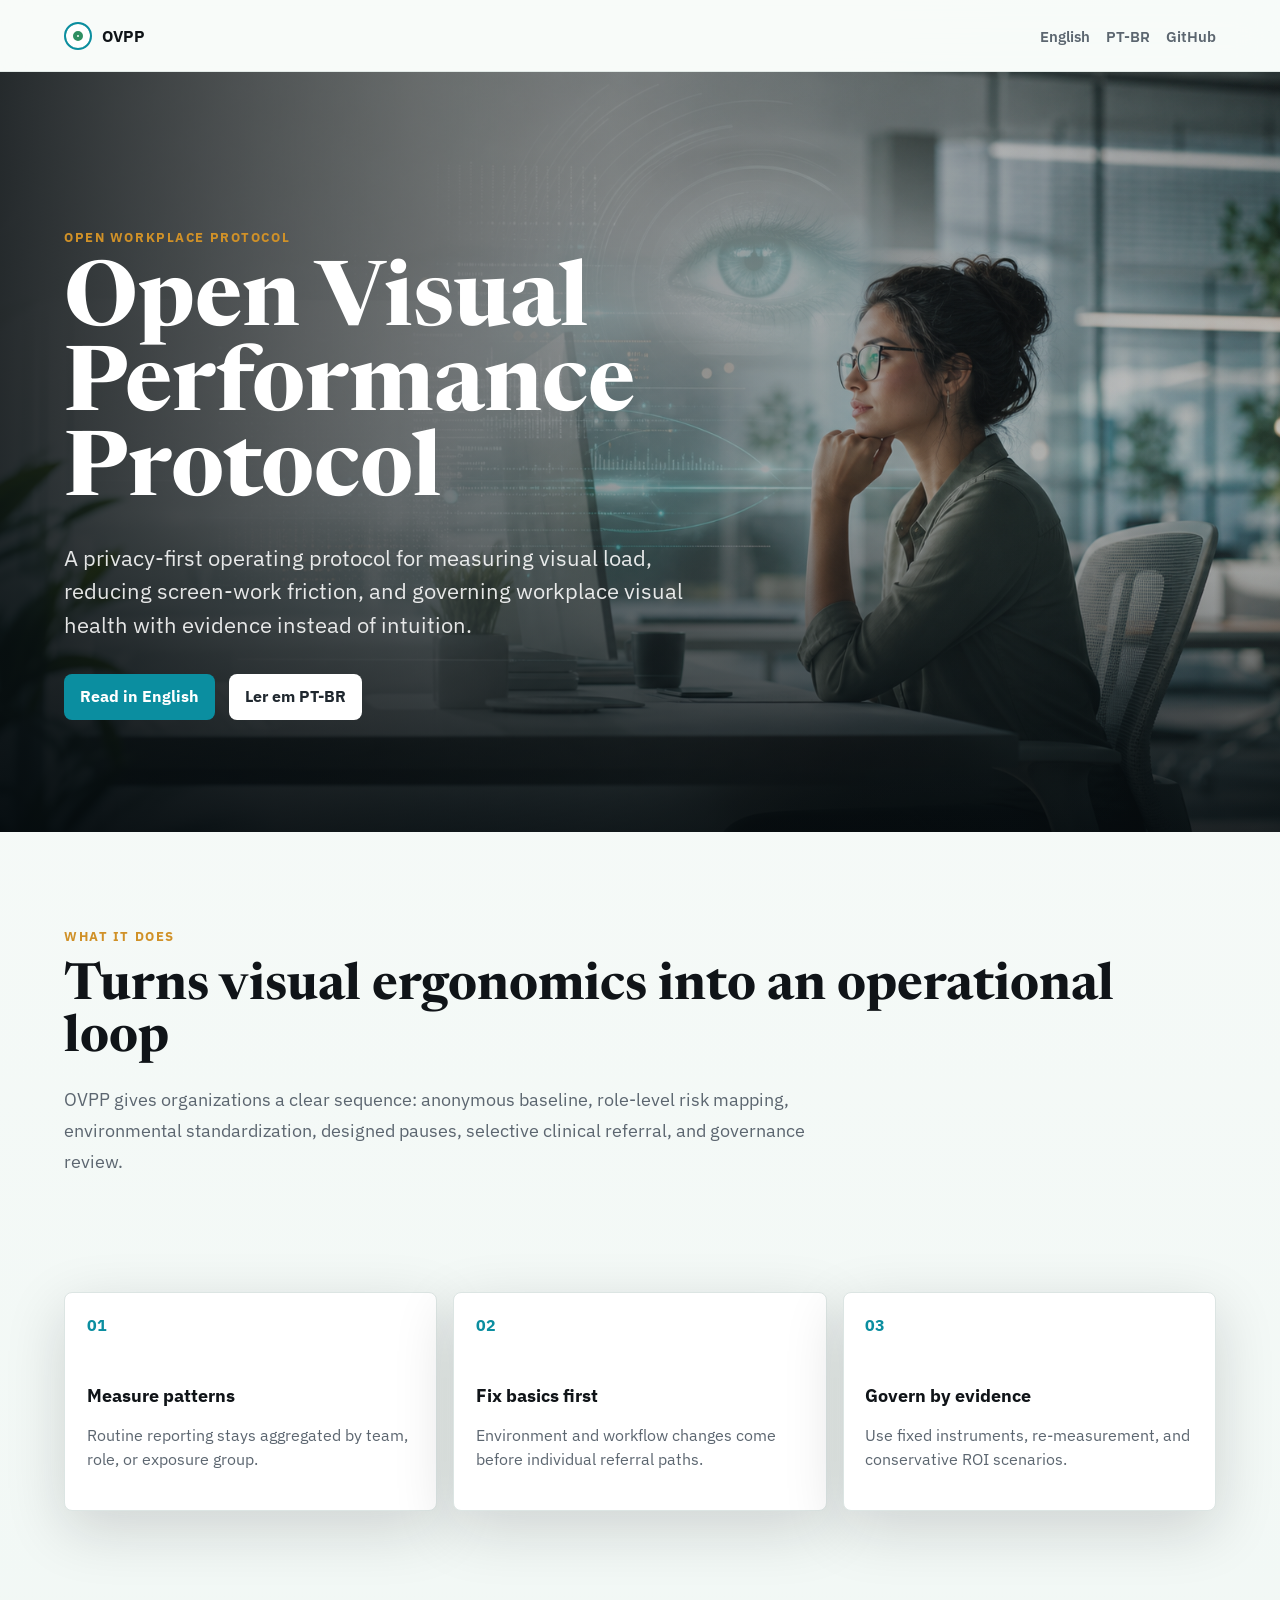
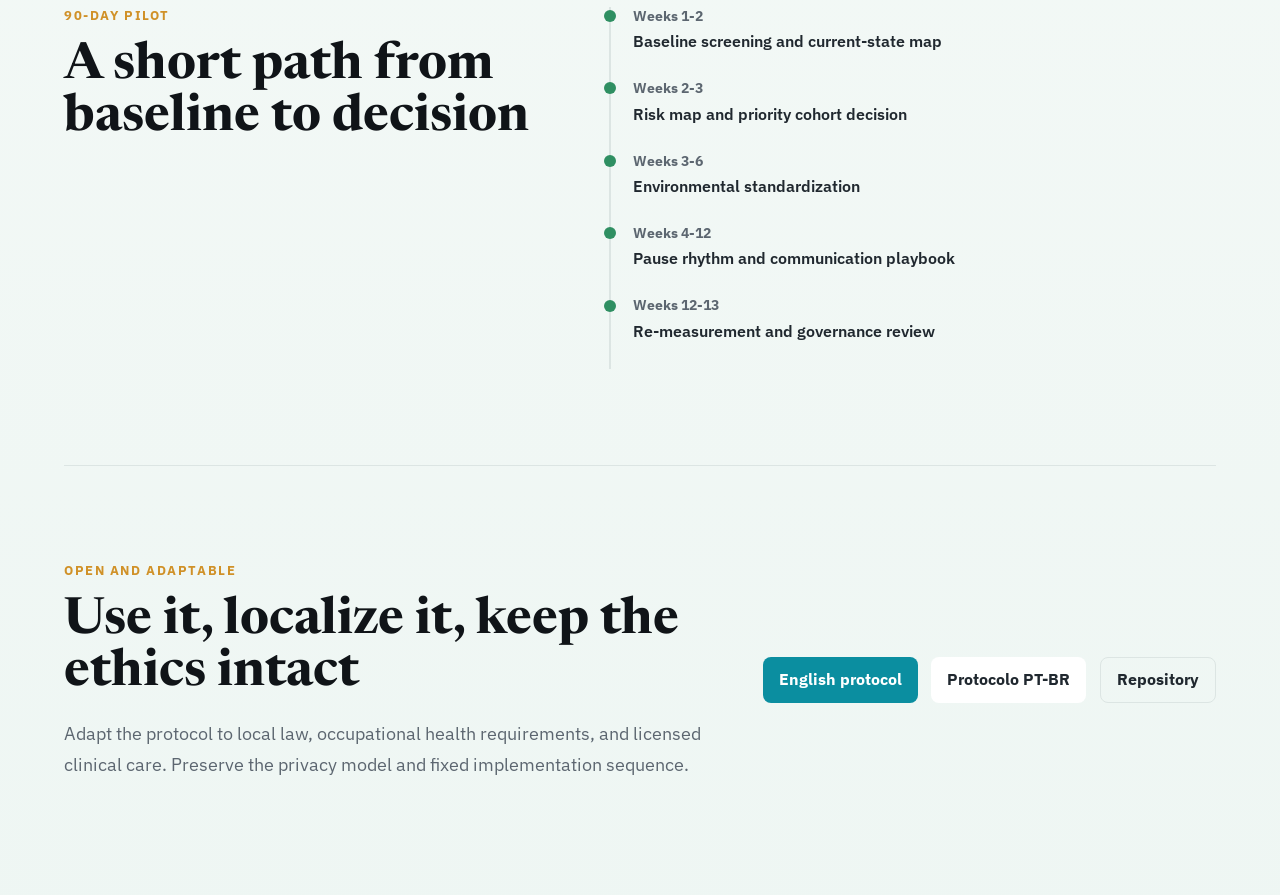
==== index.html @ 6895a0d1 "Add OVPP site, assets, and license" ====
<!doctype html>
<html lang="en">
  <head>
    <meta charset="utf-8">
    <meta name="viewport" content="width=device-width, initial-scale=1">
    <meta name="description" content="Open Visual Performance Protocol: a practical, privacy-first protocol for reducing visual friction in screen-intensive work.">
    <meta property="og:title" content="Open Visual Performance Protocol">
    <meta property="og:description" content="Measure visual load, reduce screen-work friction, and govern workplace visual health with evidence.">
    <meta property="og:image" content="https://sudo-psc.github.io/open-visual-performance-protocol/assets/ovpp-cover.png">
    <title>Open Visual Performance Protocol</title>
    <link rel="preconnect" href="https://fonts.googleapis.com">
    <link rel="preconnect" href="https://fonts.gstatic.com" crossorigin>
    <link href="https://fonts.googleapis.com/css2?family=IBM+Plex+Sans:wght@400;500;600;700&family=Newsreader:opsz,wght@6..72,600;6..72,700&display=swap" rel="stylesheet">
    <link rel="stylesheet" href="assets/site.css">
  </head>
  <body>
    <header class="site-header">
      <a class="brand" href="index.html" aria-label="Open Visual Performance Protocol home">
        <span class="brand-mark" aria-hidden="true"></span>
        <span>OVPP</span>
      </a>
      <nav class="nav-links" aria-label="Primary navigation">
        <a href="https://github.com/Sudo-psc/open-visual-performance-protocol/blob/main/protocols/open-visual-performance-protocol.md">English</a>
        <a href="https://github.com/Sudo-psc/open-visual-performance-protocol/blob/main/protocols/protocolo-aberto-desempenho-visual.md">PT-BR</a>
        <a href="https://github.com/Sudo-psc/open-visual-performance-protocol">GitHub</a>
      </nav>
    </header>

    <main>
      <section class="hero" aria-labelledby="hero-title">
        <img class="hero-image" src="assets/ovpp-cover.png" alt="">
        <div class="hero-overlay"></div>
        <div class="hero-content">
          <p class="eyebrow">Open workplace protocol</p>
          <h1 id="hero-title">Open Visual Performance Protocol</h1>
          <p class="hero-copy">
            A privacy-first operating protocol for measuring visual load,
            reducing screen-work friction, and governing workplace visual health
            with evidence instead of intuition.
          </p>
          <div class="hero-actions" aria-label="Protocol links">
            <a class="button button-primary" href="https://github.com/Sudo-psc/open-visual-performance-protocol/blob/main/protocols/open-visual-performance-protocol.md">Read in English</a>
            <a class="button button-secondary" href="https://github.com/Sudo-psc/open-visual-performance-protocol/blob/main/protocols/protocolo-aberto-desempenho-visual.md">Ler em PT-BR</a>
          </div>
        </div>
      </section>

      <section class="intro-section" aria-labelledby="why-title">
        <div class="section-kicker">What it does</div>
        <h2 id="why-title">Turns visual ergonomics into an operational loop</h2>
        <p>
          OVPP gives organizations a clear sequence: anonymous baseline,
          role-level risk mapping, environmental standardization, designed
          pauses, selective clinical referral, and governance review.
        </p>
      </section>

      <section class="grid-section" aria-label="Protocol principles">
        <article class="principle-card">
          <span class="card-number">01</span>
          <h3>Measure patterns</h3>
          <p>Routine reporting stays aggregated by team, role, or exposure group.</p>
        </article>
        <article class="principle-card">
          <span class="card-number">02</span>
          <h3>Fix basics first</h3>
          <p>Environment and workflow changes come before individual referral paths.</p>
        </article>
        <article class="principle-card">
          <span class="card-number">03</span>
          <h3>Govern by evidence</h3>
          <p>Use fixed instruments, re-measurement, and conservative ROI scenarios.</p>
        </article>
      </section>

      <section class="timeline-section" aria-labelledby="pilot-title">
        <div>
          <div class="section-kicker">90-day pilot</div>
          <h2 id="pilot-title">A short path from baseline to decision</h2>
        </div>
        <ol class="timeline">
          <li><span>Weeks 1-2</span>Baseline screening and current-state map</li>
          <li><span>Weeks 2-3</span>Risk map and priority cohort decision</li>
          <li><span>Weeks 3-6</span>Environmental standardization</li>
          <li><span>Weeks 4-12</span>Pause rhythm and communication playbook</li>
          <li><span>Weeks 12-13</span>Re-measurement and governance review</li>
        </ol>
      </section>

      <section class="download-section" aria-labelledby="download-title">
        <div>
          <div class="section-kicker">Open and adaptable</div>
          <h2 id="download-title">Use it, localize it, keep the ethics intact</h2>
          <p>
            Adapt the protocol to local law, occupational health requirements,
            and licensed clinical care. Preserve the privacy model and fixed
            implementation sequence.
          </p>
        </div>
        <div class="download-actions">
          <a class="button button-primary" href="https://github.com/Sudo-psc/open-visual-performance-protocol/blob/main/protocols/open-visual-performance-protocol.md">English protocol</a>
          <a class="button button-secondary" href="https://github.com/Sudo-psc/open-visual-performance-protocol/blob/main/protocols/protocolo-aberto-desempenho-visual.md">Protocolo PT-BR</a>
          <a class="button button-plain" href="https://github.com/Sudo-psc/open-visual-performance-protocol">Repository</a>
        </div>
      </section>
    </main>
  </body>
</html>
---- assets/site.css ----
:root {
  --ink: #101418;
  --muted: #5c6670;
  --line: #dce5e3;
  --paper: #f8fbf9;
  --panel: #ffffff;
  --cyan: #0b8ea0;
  --green: #2f8f62;
  --amber: #d09128;
  --graphite: #20282f;
  --shadow: 0 18px 60px rgba(16, 20, 24, 0.16);
  color-scheme: light;
}

* {
  box-sizing: border-box;
}

body {
  margin: 0;
  background:
    linear-gradient(180deg, rgba(248, 251, 249, 0.95), rgba(238, 246, 243, 0.98)),
    radial-gradient(circle at top right, rgba(11, 142, 160, 0.14), transparent 34rem);
  color: var(--ink);
  font-family: "IBM Plex Sans", Helvetica, sans-serif;
  letter-spacing: 0;
}

a {
  color: inherit;
}

.site-header {
  position: sticky;
  top: 0;
  z-index: 10;
  display: flex;
  align-items: center;
  justify-content: space-between;
  gap: 1rem;
  min-height: 72px;
  padding: 0 5vw;
  background: rgba(248, 251, 249, 0.88);
  border-bottom: 1px solid rgba(220, 229, 227, 0.8);
  backdrop-filter: blur(18px);
}

.brand {
  display: inline-flex;
  align-items: center;
  gap: 0.65rem;
  font-weight: 700;
  text-decoration: none;
}

.brand-mark {
  width: 28px;
  height: 28px;
  border: 2px solid var(--cyan);
  border-radius: 50%;
  box-shadow: inset 0 0 0 7px #ffffff, inset 0 0 0 11px var(--green);
}

.nav-links {
  display: flex;
  align-items: center;
  gap: 1rem;
  color: var(--muted);
  font-size: 0.95rem;
  font-weight: 600;
}

.nav-links a {
  text-decoration: none;
}

.nav-links a:hover {
  color: var(--ink);
}

.hero {
  position: relative;
  min-height: min(760px, calc(100vh - 72px));
  display: grid;
  align-items: end;
  overflow: hidden;
  isolation: isolate;
}

.hero-image,
.hero-overlay {
  position: absolute;
  inset: 0;
}

.hero-image {
  width: 100%;
  height: 100%;
  object-fit: cover;
  z-index: -2;
}

.hero-overlay {
  z-index: -1;
  background:
    linear-gradient(90deg, rgba(5, 11, 14, 0.86), rgba(5, 11, 14, 0.38) 48%, rgba(5, 11, 14, 0.16)),
    linear-gradient(0deg, rgba(5, 11, 14, 0.82), rgba(5, 11, 14, 0.06) 42%);
}

.hero-content {
  width: min(980px, 90vw);
  padding: 8rem 5vw 7rem;
  color: #ffffff;
}

.eyebrow,
.section-kicker {
  margin: 0 0 1rem;
  color: var(--amber);
  font-size: 0.82rem;
  font-weight: 700;
  letter-spacing: 0.12em;
  text-transform: uppercase;
}

h1,
h2,
h3,
p {
  overflow-wrap: anywhere;
}

h1 {
  margin: 0;
  max-width: 820px;
  font-family: "Newsreader", Georgia, serif;
  font-size: clamp(3.2rem, 7vw, 7.2rem);
  line-height: 0.95;
  letter-spacing: 0;
}

h2 {
  margin: 0;
  font-family: "Newsreader", Georgia, serif;
  font-size: clamp(2.15rem, 4vw, 4rem);
  line-height: 1.02;
  letter-spacing: 0;
}

h3 {
  margin: 0;
  font-size: 1.15rem;
  letter-spacing: 0;
}

.hero-copy {
  max-width: 680px;
  margin: 1.5rem 0 0;
  color: rgba(255, 255, 255, 0.88);
  font-size: clamp(1.05rem, 2vw, 1.35rem);
  line-height: 1.55;
}

.hero-actions,
.download-actions {
  display: flex;
  flex-wrap: wrap;
  gap: 0.85rem;
  margin-top: 2rem;
}

.button {
  display: inline-flex;
  align-items: center;
  justify-content: center;
  min-height: 46px;
  padding: 0.82rem 1rem;
  border-radius: 8px;
  font-weight: 700;
  text-decoration: none;
  line-height: 1.1;
}

.button-primary {
  background: var(--cyan);
  color: #ffffff;
}

.button-secondary {
  background: #ffffff;
  color: var(--graphite);
}

.button-plain {
  border: 1px solid var(--line);
  color: var(--graphite);
}

.intro-section,
.timeline-section,
.download-section {
  width: min(1160px, 90vw);
  margin: 0 auto;
  padding: 6rem 0;
}

.intro-section p,
.download-section p {
  max-width: 760px;
  color: var(--muted);
  font-size: 1.15rem;
  line-height: 1.7;
}

.grid-section {
  width: min(1160px, 90vw);
  margin: 0 auto;
  display: grid;
  grid-template-columns: repeat(3, minmax(0, 1fr));
  gap: 1rem;
}

.principle-card {
  min-height: 210px;
  padding: 1.35rem;
  background: var(--panel);
  border: 1px solid var(--line);
  border-radius: 8px;
  box-shadow: var(--shadow);
}

.card-number {
  display: block;
  margin-bottom: 3rem;
  color: var(--cyan);
  font-weight: 700;
}

.principle-card p {
  color: var(--muted);
  line-height: 1.55;
}

.timeline-section {
  display: grid;
  grid-template-columns: minmax(0, 0.9fr) minmax(280px, 1.1fr);
  gap: 3rem;
  align-items: start;
}

.timeline {
  margin: 0;
  padding: 0;
  list-style: none;
  border-left: 2px solid var(--line);
}

.timeline li {
  position: relative;
  padding: 0 0 1.75rem 1.4rem;
  color: var(--graphite);
  font-weight: 600;
}

.timeline li::before {
  content: "";
  position: absolute;
  left: -7px;
  top: 0.2rem;
  width: 12px;
  height: 12px;
  background: var(--green);
  border-radius: 50%;
}

.timeline span {
  display: block;
  margin-bottom: 0.4rem;
  color: var(--muted);
  font-size: 0.88rem;
  font-weight: 700;
}

.download-section {
  display: grid;
  grid-template-columns: minmax(0, 1fr) auto;
  gap: 2rem;
  align-items: center;
  border-top: 1px solid var(--line);
}

.download-actions {
  justify-content: flex-end;
  margin-top: 0;
}

@media (max-width: 820px) {
  .site-header {
    align-items: flex-start;
    flex-direction: column;
    min-height: auto;
    padding: 1rem 5vw;
  }

  .nav-links {
    width: 100%;
    justify-content: space-between;
    gap: 0.5rem;
  }

  .hero {
    min-height: 720px;
  }

  .hero-content {
    padding: 6rem 5vw 4.5rem;
  }

  .grid-section,
  .timeline-section,
  .download-section {
    grid-template-columns: 1fr;
  }

  .download-actions {
    justify-content: flex-start;
  }

  .button {
    width: 100%;
  }
}
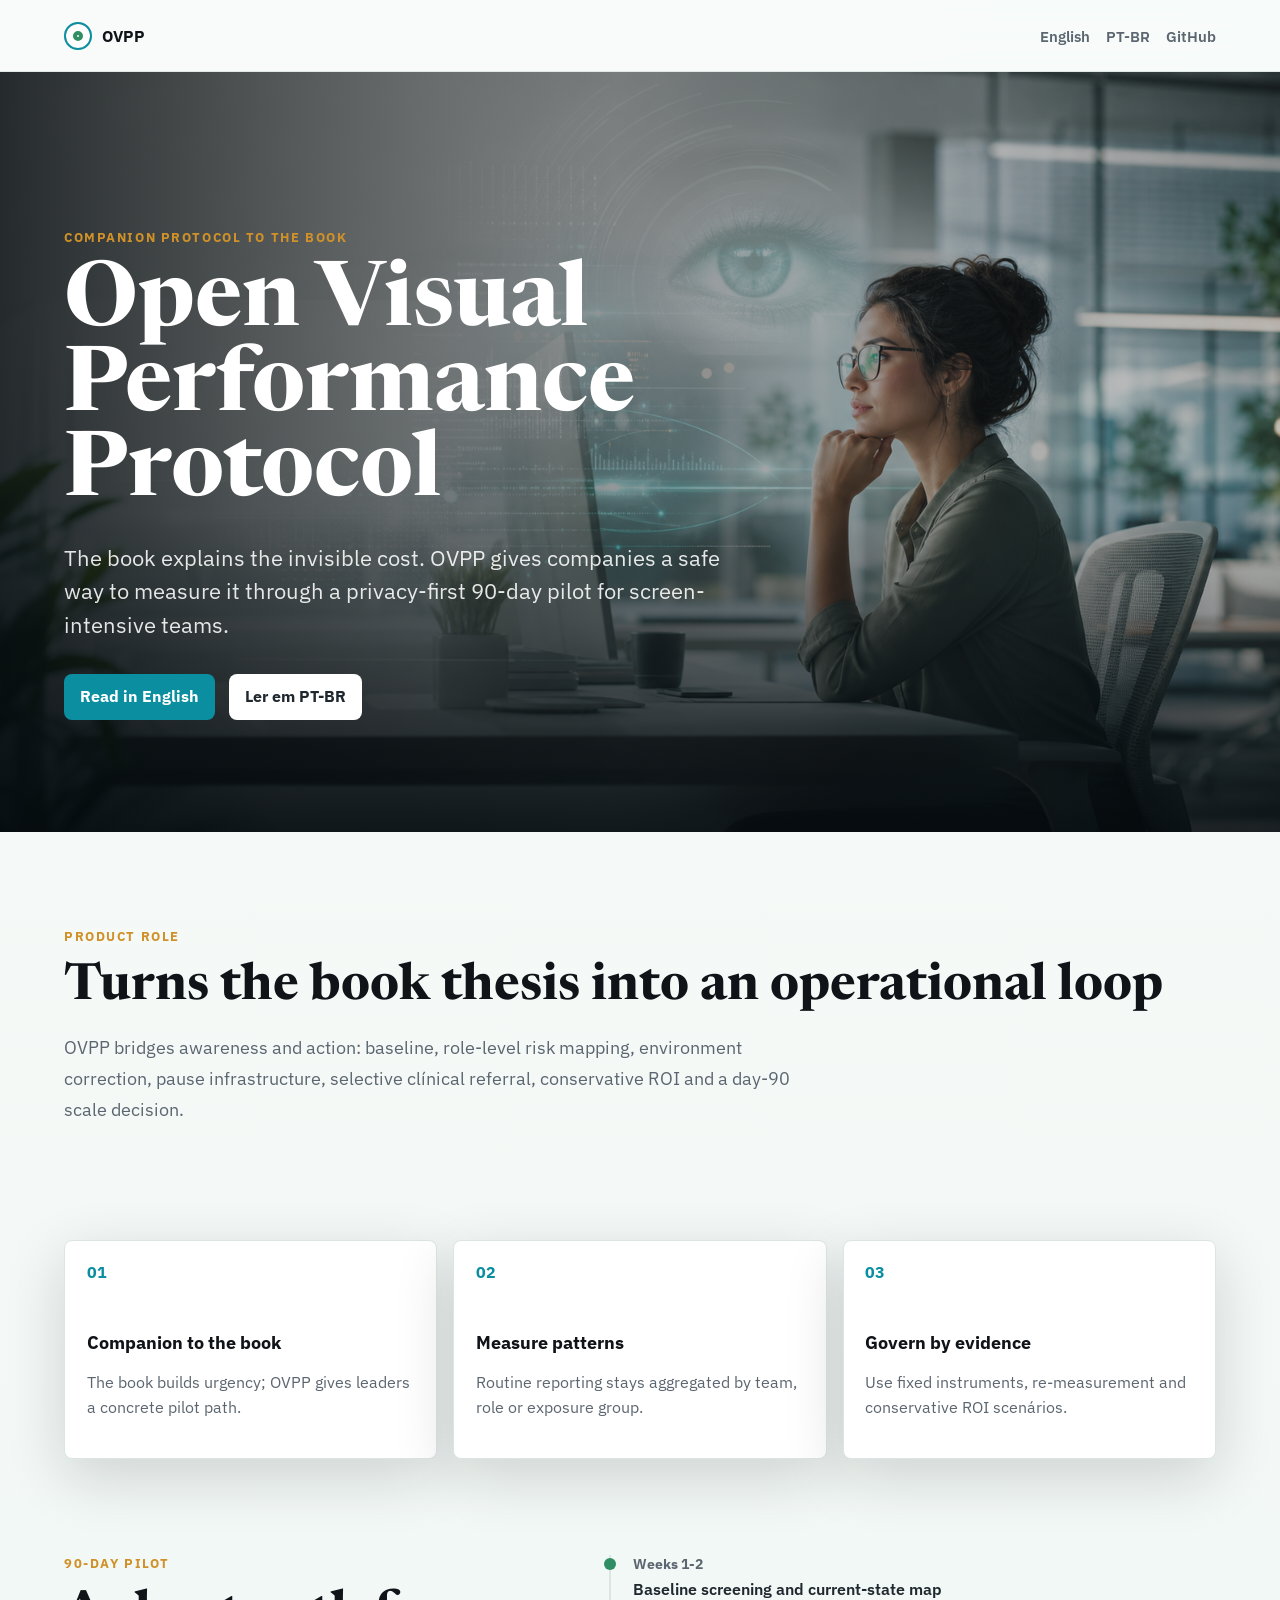
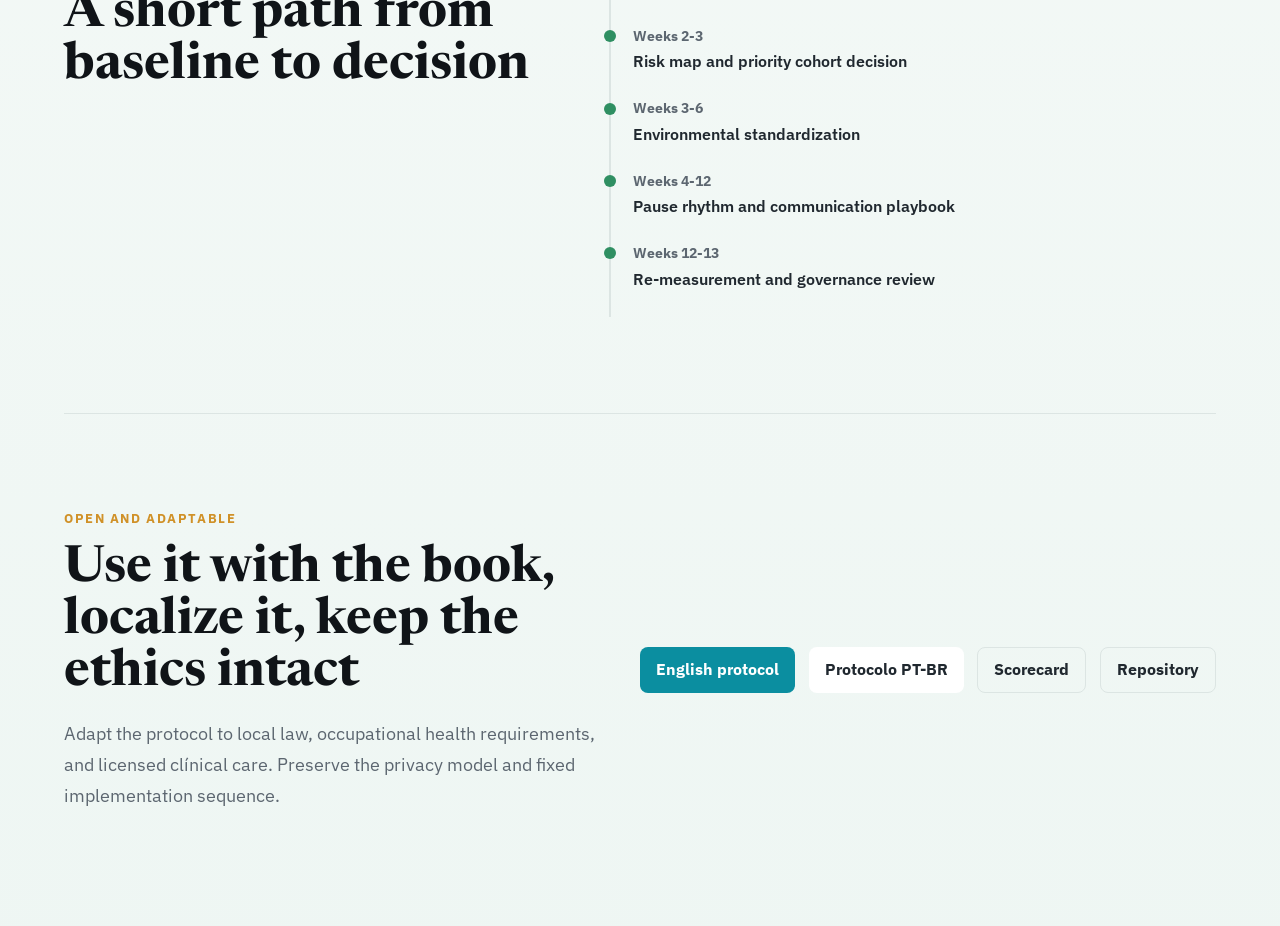
==== commit 8de1b4bb: "Upgrade OVPP as book companion product" ====
--- a/index.html
+++ b/index.html
@@ -3,10 +3,10 @@
   <head>
     <meta charset="utf-8">
     <meta name="viewport" content="width=device-width, initial-scale=1">
-    <meta name="description" content="Open Visual Performance Protocol: a practical, privacy-first protocol for reducing visual friction in screen-intensive work.">
+    <meta name="description" content="Open Visual Performance Protocol: the open implementation companion to O Custo Invisível do Olho Seco.">
     <meta property="og:title" content="Open Visual Performance Protocol">
-    <meta property="og:description" content="Measure visual load, reduce screen-work friction, and govern workplace visual health with evidence.">
-    <meta property="og:image" content="https://sudo-psc.github.io/open-visual-performance-protocol/assets/ovpp-cover.png">
+    <meta property="og:description" content="The book explains the invisible cost. OVPP gives companies a safe way to measure it.">
+    <meta property="og:image" content="https://sudo-psc.github.io/open-visual-performance-protocol/assets/ovpp-cover-title.png">
     <title>Open Visual Performance Protocol</title>
     <link rel="preconnect" href="https://fonts.googleapis.com">
     <link rel="preconnect" href="https://fonts.gstatic.com" crossorigin>
@@ -31,12 +31,12 @@
         <img class="hero-image" src="assets/ovpp-cover.png" alt="">
         <div class="hero-overlay"></div>
         <div class="hero-content">
-          <p class="eyebrow">Open workplace protocol</p>
+          <p class="eyebrow">Companion protocol to the book</p>
           <h1 id="hero-title">Open Visual Performance Protocol</h1>
           <p class="hero-copy">
-            A privacy-first operating protocol for measuring visual load,
-            reducing screen-work friction, and governing workplace visual health
-            with evidence instead of intuition.
+            The book explains the invisible cost. OVPP gives companies a safe
+            way to measure it through a privacy-first 90-day pilot for
+            screen-intensive teams.
           </p>
           <div class="hero-actions" aria-label="Protocol links">
             <a class="button button-primary" href="https://github.com/Sudo-psc/open-visual-performance-protocol/blob/main/protocols/open-visual-performance-protocol.md">Read in English</a>
@@ -46,30 +46,30 @@
       </section>
 
       <section class="intro-section" aria-labelledby="why-title">
-        <div class="section-kicker">What it does</div>
-        <h2 id="why-title">Turns visual ergonomics into an operational loop</h2>
+        <div class="section-kicker">Product role</div>
+        <h2 id="why-title">Turns the book thesis into an operational loop</h2>
         <p>
-          OVPP gives organizations a clear sequence: anonymous baseline,
-          role-level risk mapping, environmental standardization, designed
-          pauses, selective clinical referral, and governance review.
+          OVPP bridges awareness and action: baseline, role-level risk mapping,
+          environment correction, pause infrastructure, selective clínical
+          referral, conservative ROI and a day-90 scale decision.
         </p>
       </section>
 
       <section class="grid-section" aria-label="Protocol principles">
         <article class="principle-card">
           <span class="card-number">01</span>
-          <h3>Measure patterns</h3>
-          <p>Routine reporting stays aggregated by team, role, or exposure group.</p>
+          <h3>Companion to the book</h3>
+          <p>The book builds urgency; OVPP gives leaders a concrete pilot path.</p>
         </article>
         <article class="principle-card">
           <span class="card-number">02</span>
-          <h3>Fix basics first</h3>
-          <p>Environment and workflow changes come before individual referral paths.</p>
+          <h3>Measure patterns</h3>
+          <p>Routine reporting stays aggregated by team, role or exposure group.</p>
         </article>
         <article class="principle-card">
           <span class="card-number">03</span>
           <h3>Govern by evidence</h3>
-          <p>Use fixed instruments, re-measurement, and conservative ROI scenarios.</p>
+          <p>Use fixed instruments, re-measurement and conservative ROI scenários.</p>
         </article>
       </section>
 
@@ -90,16 +90,17 @@
       <section class="download-section" aria-labelledby="download-title">
         <div>
           <div class="section-kicker">Open and adaptable</div>
-          <h2 id="download-title">Use it, localize it, keep the ethics intact</h2>
+          <h2 id="download-title">Use it with the book, localize it, keep the ethics intact</h2>
           <p>
             Adapt the protocol to local law, occupational health requirements,
-            and licensed clinical care. Preserve the privacy model and fixed
+            and licensed clínical care. Preserve the privacy model and fixed
             implementation sequence.
           </p>
         </div>
         <div class="download-actions">
           <a class="button button-primary" href="https://github.com/Sudo-psc/open-visual-performance-protocol/blob/main/protocols/open-visual-performance-protocol.md">English protocol</a>
           <a class="button button-secondary" href="https://github.com/Sudo-psc/open-visual-performance-protocol/blob/main/protocols/protocolo-aberto-desempenho-visual.md">Protocolo PT-BR</a>
+          <a class="button button-plain" href="https://github.com/Sudo-psc/open-visual-performance-protocol/blob/main/PRODUCT-COMPANION-EVALUATION.md">Scorecard</a>
           <a class="button button-plain" href="https://github.com/Sudo-psc/open-visual-performance-protocol">Repository</a>
         </div>
       </section>
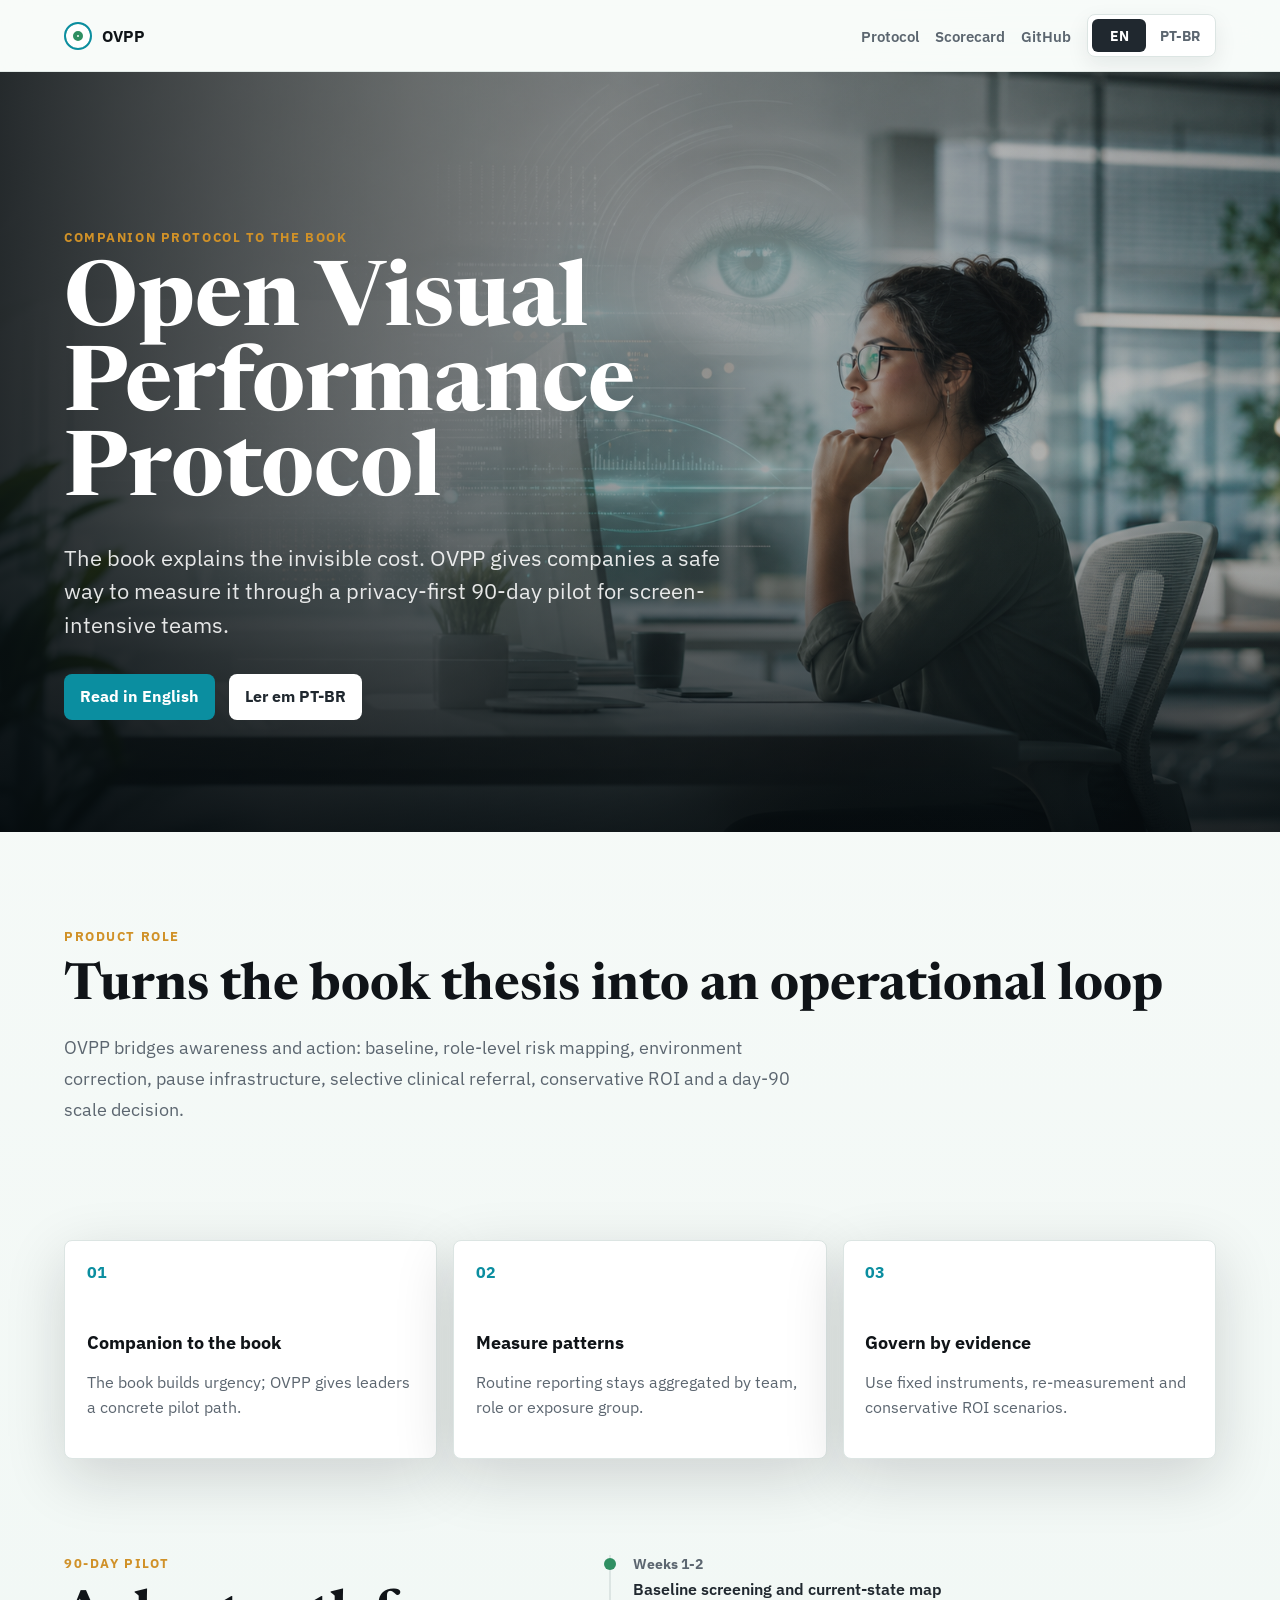
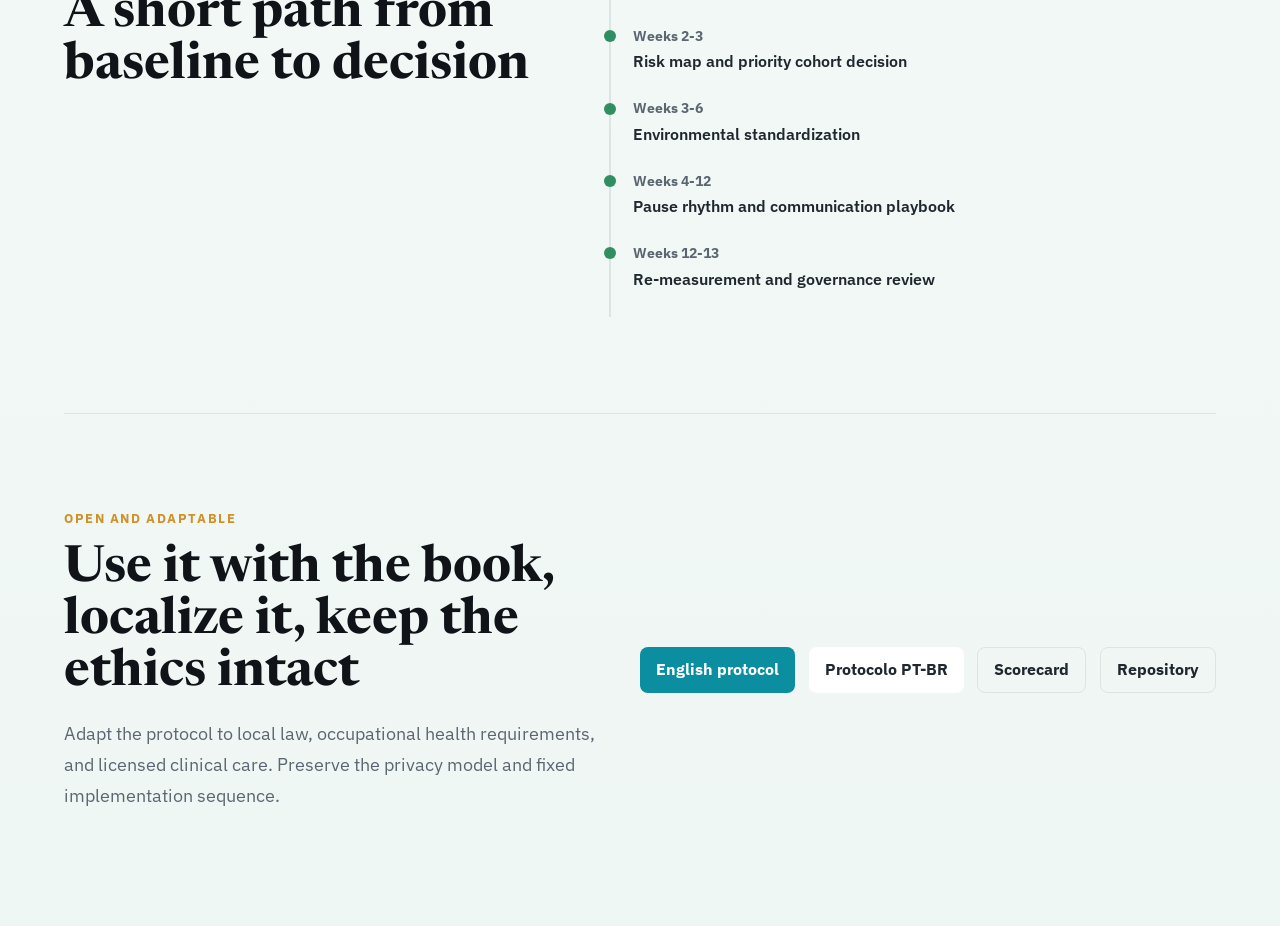
==== commit d060fc4c: "Add Portuguese landing page and language selector" ====
--- a/index.html
+++ b/index.html
@@ -8,6 +8,8 @@
     <meta property="og:description" content="The book explains the invisible cost. OVPP gives companies a safe way to measure it.">
     <meta property="og:image" content="https://sudo-psc.github.io/open-visual-performance-protocol/assets/ovpp-cover-title.png">
     <title>Open Visual Performance Protocol</title>
+    <link rel="alternate" hreflang="en" href="https://sudo-psc.github.io/open-visual-performance-protocol/">
+    <link rel="alternate" hreflang="pt-BR" href="https://sudo-psc.github.io/open-visual-performance-protocol/pt-br.html">
     <link rel="preconnect" href="https://fonts.googleapis.com">
     <link rel="preconnect" href="https://fonts.gstatic.com" crossorigin>
     <link href="https://fonts.googleapis.com/css2?family=IBM+Plex+Sans:wght@400;500;600;700&family=Newsreader:opsz,wght@6..72,600;6..72,700&display=swap" rel="stylesheet">
@@ -19,11 +21,17 @@
         <span class="brand-mark" aria-hidden="true"></span>
         <span>OVPP</span>
       </a>
-      <nav class="nav-links" aria-label="Primary navigation">
-        <a href="https://github.com/Sudo-psc/open-visual-performance-protocol/blob/main/protocols/open-visual-performance-protocol.md">English</a>
-        <a href="https://github.com/Sudo-psc/open-visual-performance-protocol/blob/main/protocols/protocolo-aberto-desempenho-visual.md">PT-BR</a>
-        <a href="https://github.com/Sudo-psc/open-visual-performance-protocol">GitHub</a>
-      </nav>
+      <div class="header-controls">
+        <nav class="nav-links" aria-label="Primary navigation">
+          <a href="https://github.com/Sudo-psc/open-visual-performance-protocol/blob/main/protocols/open-visual-performance-protocol.md">Protocol</a>
+          <a href="https://github.com/Sudo-psc/open-visual-performance-protocol/blob/main/PRODUCT-COMPANION-EVALUATION.md">Scorecard</a>
+          <a href="https://github.com/Sudo-psc/open-visual-performance-protocol">GitHub</a>
+        </nav>
+        <div class="language-switch" aria-label="Language selector">
+          <a class="is-active" href="index.html" aria-current="page">EN</a>
+          <a href="pt-br.html">PT-BR</a>
+        </div>
+      </div>
     </header>
 
     <main>
@@ -48,9 +56,9 @@
       <section class="intro-section" aria-labelledby="why-title">
         <div class="section-kicker">Product role</div>
         <h2 id="why-title">Turns the book thesis into an operational loop</h2>
-        <p>
+          <p>
           OVPP bridges awareness and action: baseline, role-level risk mapping,
-          environment correction, pause infrastructure, selective clínical
+          environment correction, pause infrastructure, selective clinical
           referral, conservative ROI and a day-90 scale decision.
         </p>
       </section>
@@ -69,7 +77,7 @@
         <article class="principle-card">
           <span class="card-number">03</span>
           <h3>Govern by evidence</h3>
-          <p>Use fixed instruments, re-measurement and conservative ROI scenários.</p>
+          <p>Use fixed instruments, re-measurement and conservative ROI scenarios.</p>
         </article>
       </section>
 
@@ -93,7 +101,7 @@
           <h2 id="download-title">Use it with the book, localize it, keep the ethics intact</h2>
           <p>
             Adapt the protocol to local law, occupational health requirements,
-            and licensed clínical care. Preserve the privacy model and fixed
+            and licensed clinical care. Preserve the privacy model and fixed
             implementation sequence.
           </p>
         </div>
--- a/assets/site.css
+++ b/assets/site.css
@@ -45,6 +45,12 @@
   backdrop-filter: blur(18px);
 }
 
+.header-controls {
+  display: flex;
+  align-items: center;
+  gap: 1rem;
+}
+
 .brand {
   display: inline-flex;
   align-items: center;
@@ -76,6 +82,34 @@
 
 .nav-links a:hover {
   color: var(--ink);
+}
+
+.language-switch {
+  display: inline-flex;
+  align-items: center;
+  gap: 0.2rem;
+  padding: 0.25rem;
+  background: #ffffff;
+  border: 1px solid var(--line);
+  border-radius: 8px;
+  box-shadow: 0 8px 22px rgba(16, 20, 24, 0.08);
+}
+
+.language-switch a {
+  min-width: 54px;
+  padding: 0.48rem 0.68rem;
+  border-radius: 6px;
+  color: var(--muted);
+  font-size: 0.85rem;
+  font-weight: 700;
+  text-align: center;
+  text-decoration: none;
+}
+
+.language-switch a:hover,
+.language-switch .is-active {
+  background: var(--graphite);
+  color: #ffffff;
 }
 
 .hero {
@@ -302,12 +336,26 @@
     padding: 1rem 5vw;
   }
 
+  .header-controls {
+    width: 100%;
+    align-items: stretch;
+    flex-direction: column;
+  }
+
   .nav-links {
     width: 100%;
     justify-content: space-between;
     gap: 0.5rem;
   }
 
+  .language-switch {
+    width: 100%;
+  }
+
+  .language-switch a {
+    flex: 1;
+  }
+
   .hero {
     min-height: 720px;
   }
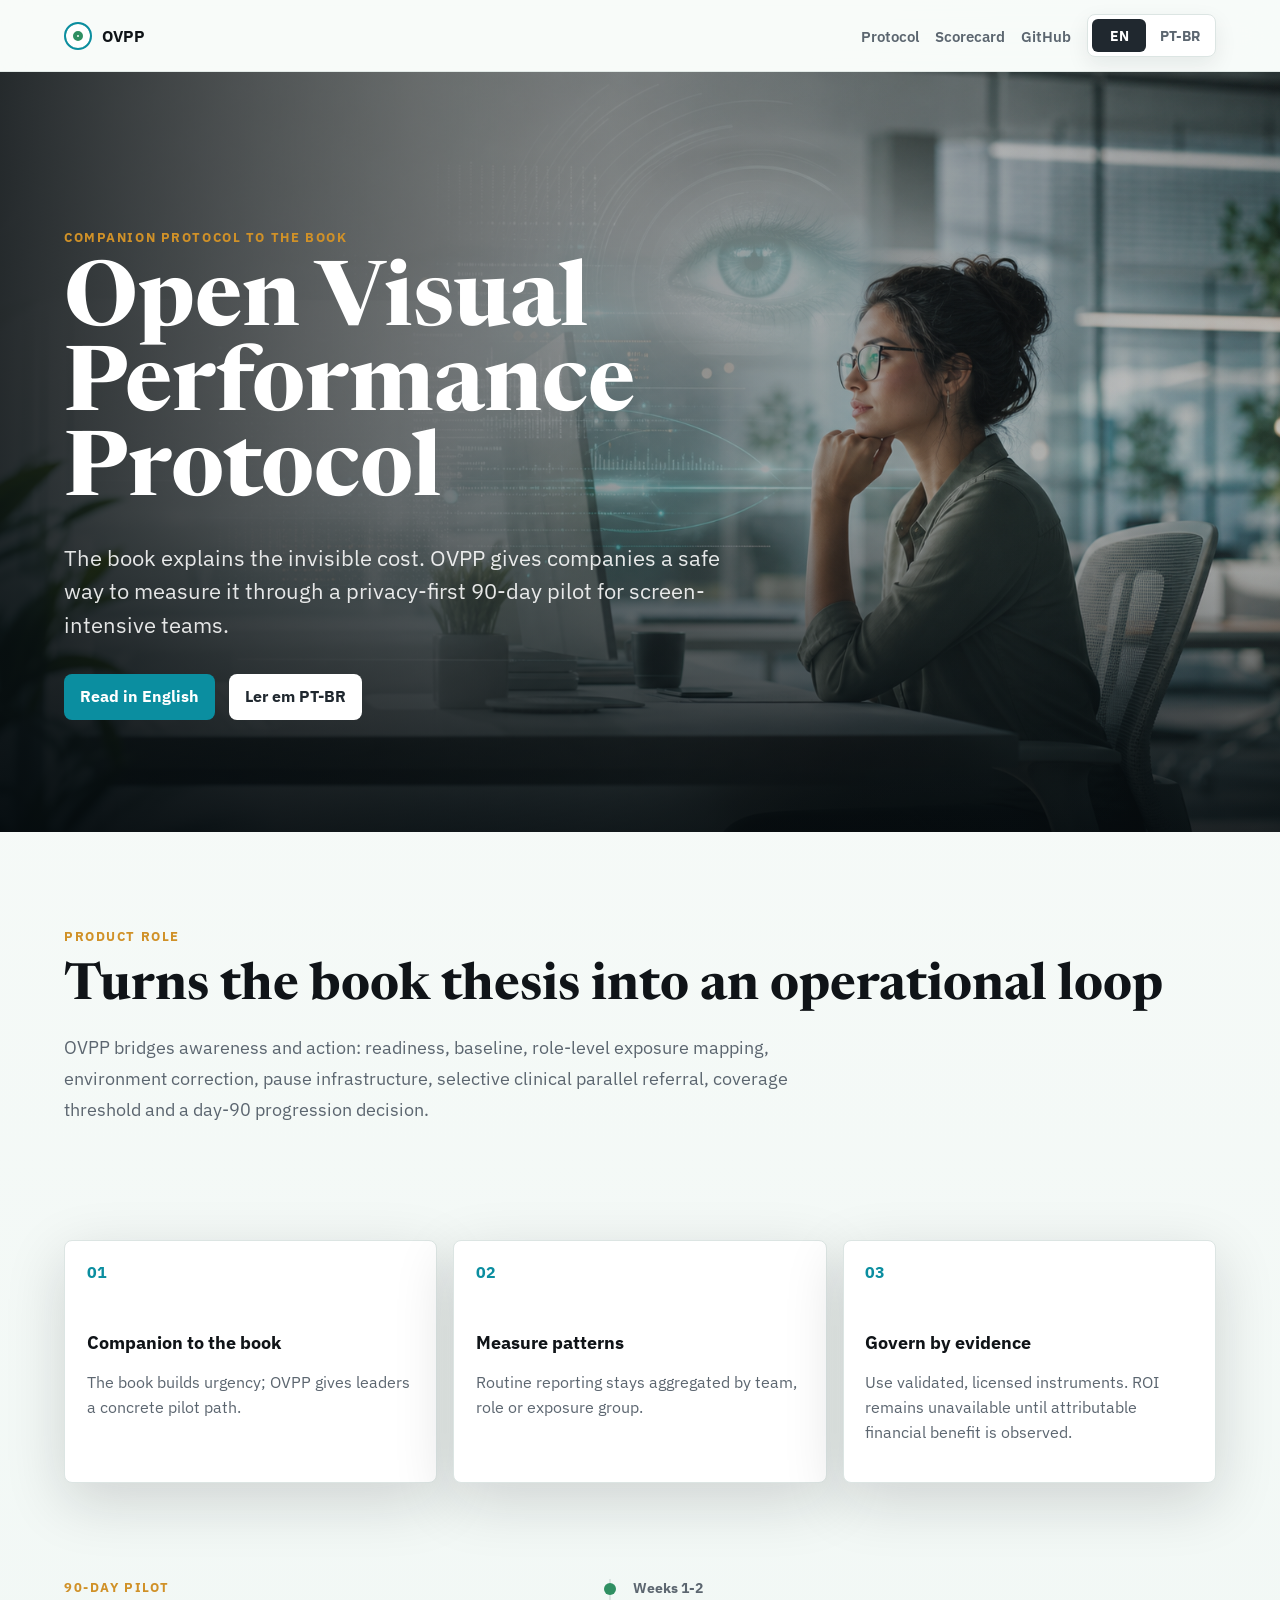
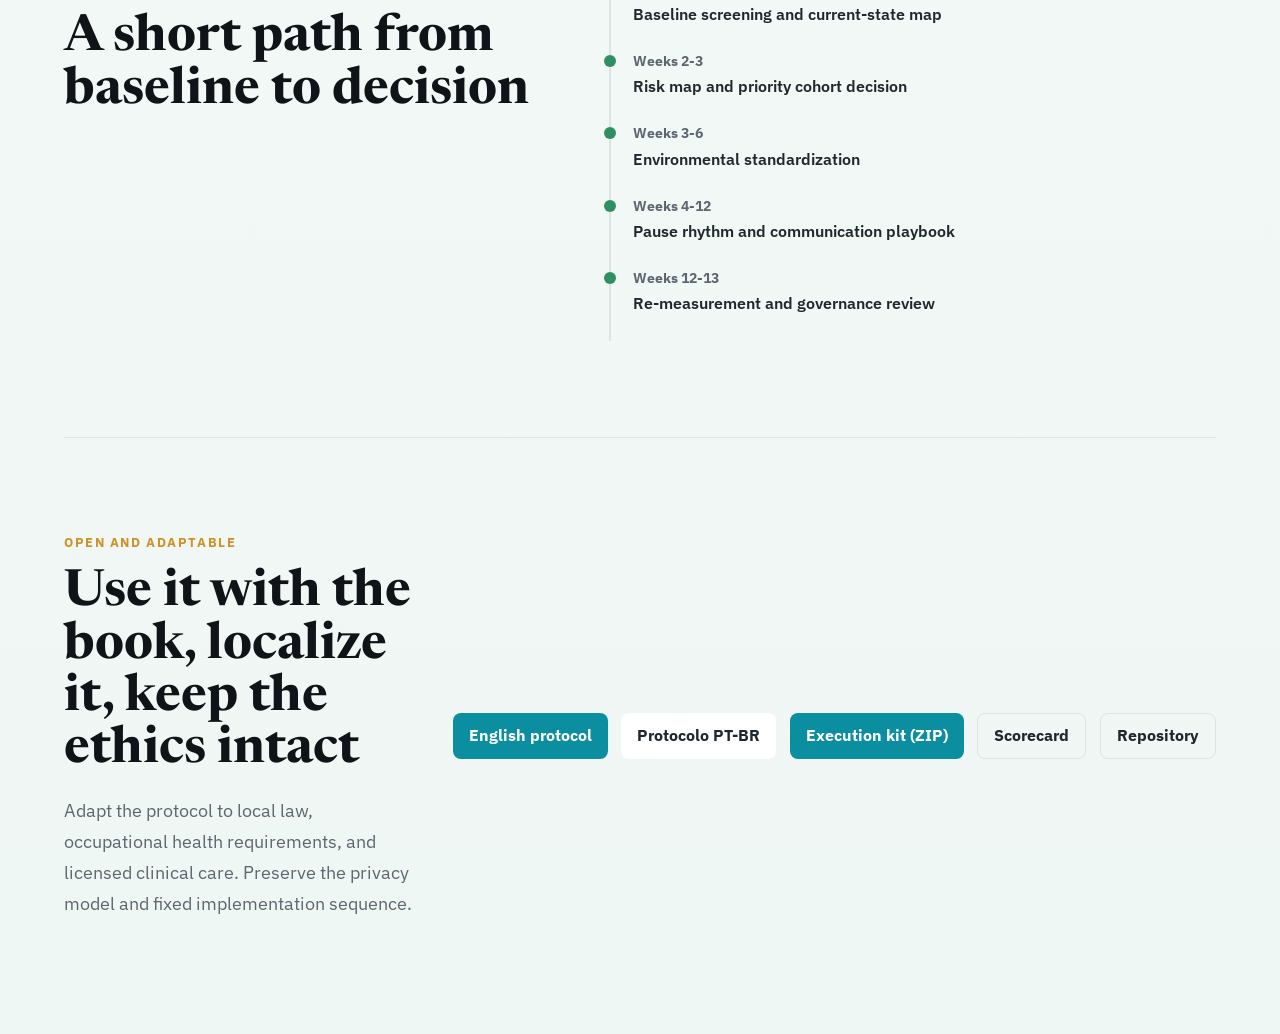
==== commit 42ddebc4: "Publish stable OVPP execution kit download" ====
--- a/index.html
+++ b/index.html
@@ -57,9 +57,9 @@
         <div class="section-kicker">Product role</div>
         <h2 id="why-title">Turns the book thesis into an operational loop</h2>
           <p>
-          OVPP bridges awareness and action: baseline, role-level risk mapping,
+OVPP bridges awareness and action: readiness, baseline, role-level exposure mapping,
           environment correction, pause infrastructure, selective clinical
-          referral, conservative ROI and a day-90 scale decision.
+parallel referral, coverage threshold and a day-90 progression decision.
         </p>
       </section>
 
@@ -77,7 +77,7 @@
         <article class="principle-card">
           <span class="card-number">03</span>
           <h3>Govern by evidence</h3>
-          <p>Use fixed instruments, re-measurement and conservative ROI scenarios.</p>
+<p>Use validated, licensed instruments. ROI remains unavailable until attributable financial benefit is observed.</p>
         </article>
       </section>
 
@@ -108,6 +108,7 @@
         <div class="download-actions">
           <a class="button button-primary" href="https://github.com/Sudo-psc/open-visual-performance-protocol/blob/main/protocols/open-visual-performance-protocol.md">English protocol</a>
           <a class="button button-secondary" href="https://github.com/Sudo-psc/open-visual-performance-protocol/blob/main/protocols/protocolo-aberto-desempenho-visual.md">Protocolo PT-BR</a>
+          <a class="button button-primary" href="https://github.com/Sudo-psc/open-visual-performance-protocol/releases/latest/download/kit-execucao-olho-seco.zip">Execution kit (ZIP)</a>
           <a class="button button-plain" href="https://github.com/Sudo-psc/open-visual-performance-protocol/blob/main/PRODUCT-COMPANION-EVALUATION.md">Scorecard</a>
           <a class="button button-plain" href="https://github.com/Sudo-psc/open-visual-performance-protocol">Repository</a>
         </div>
